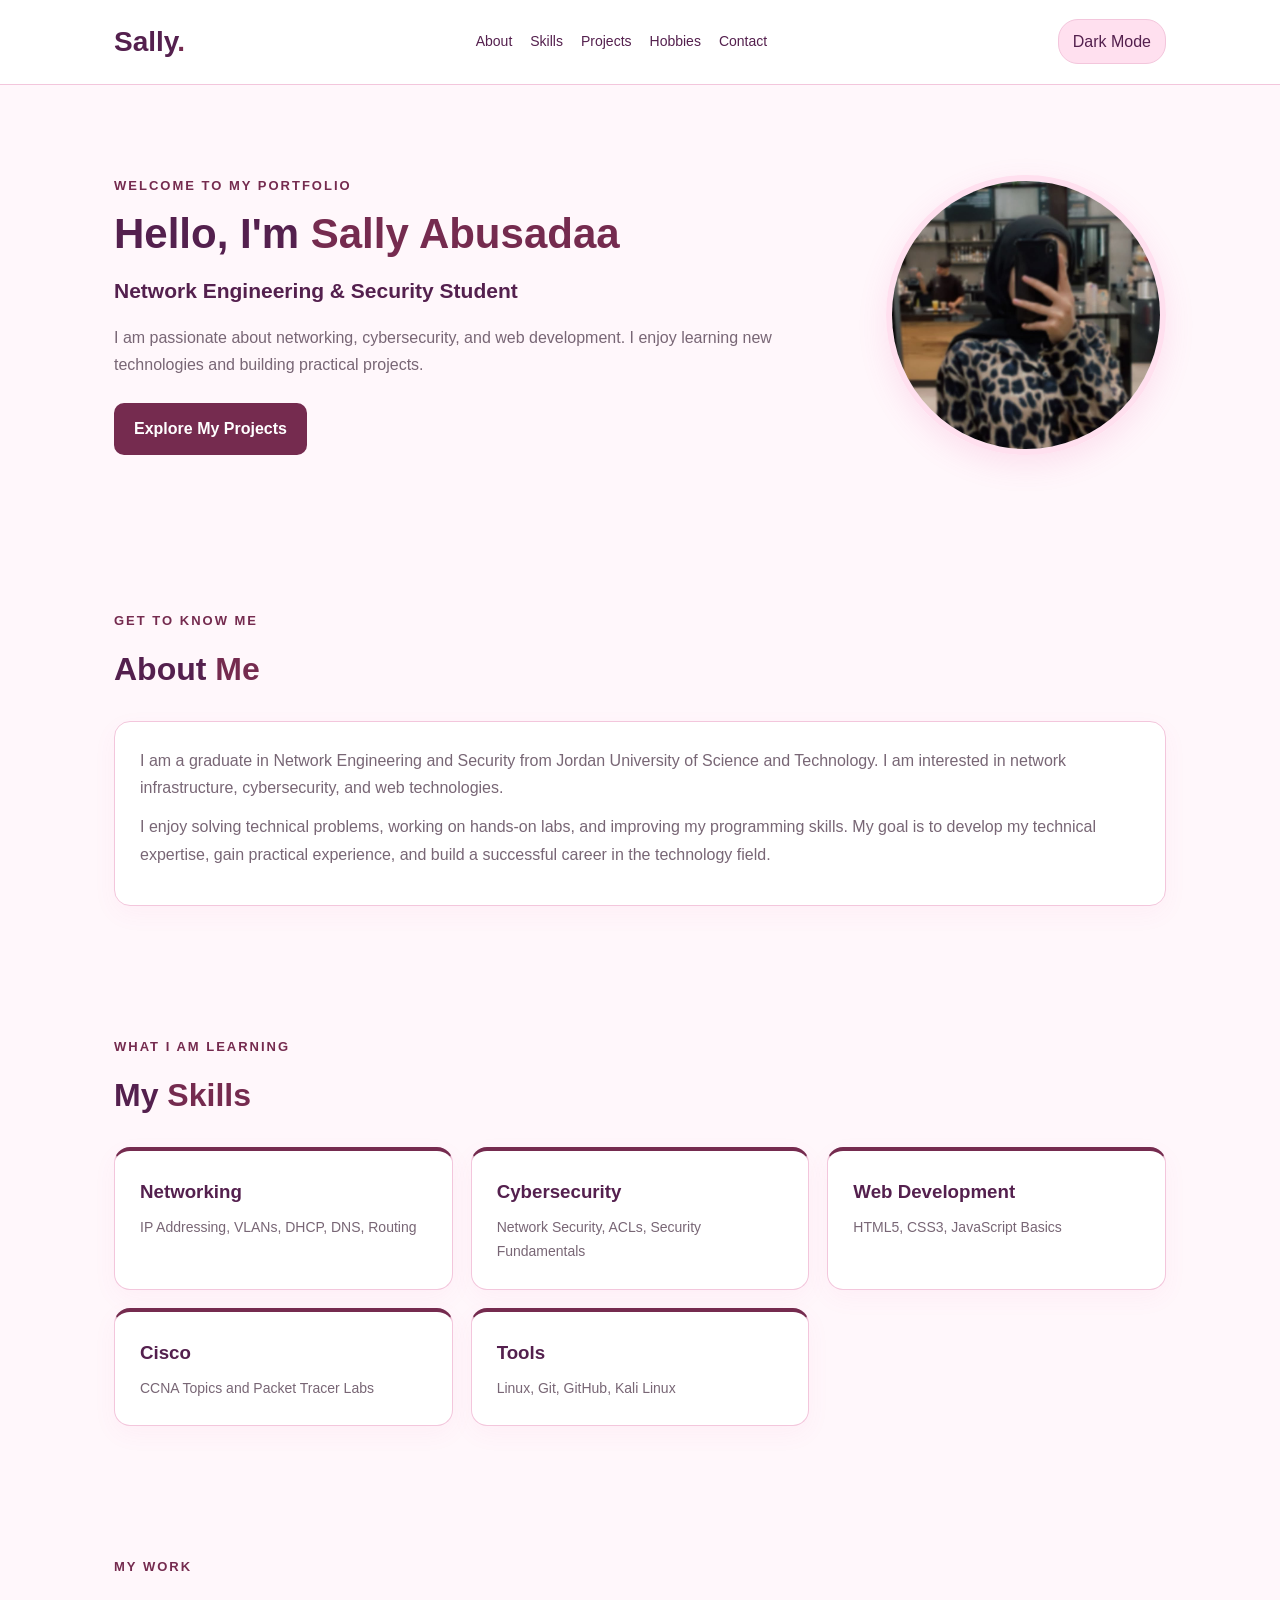
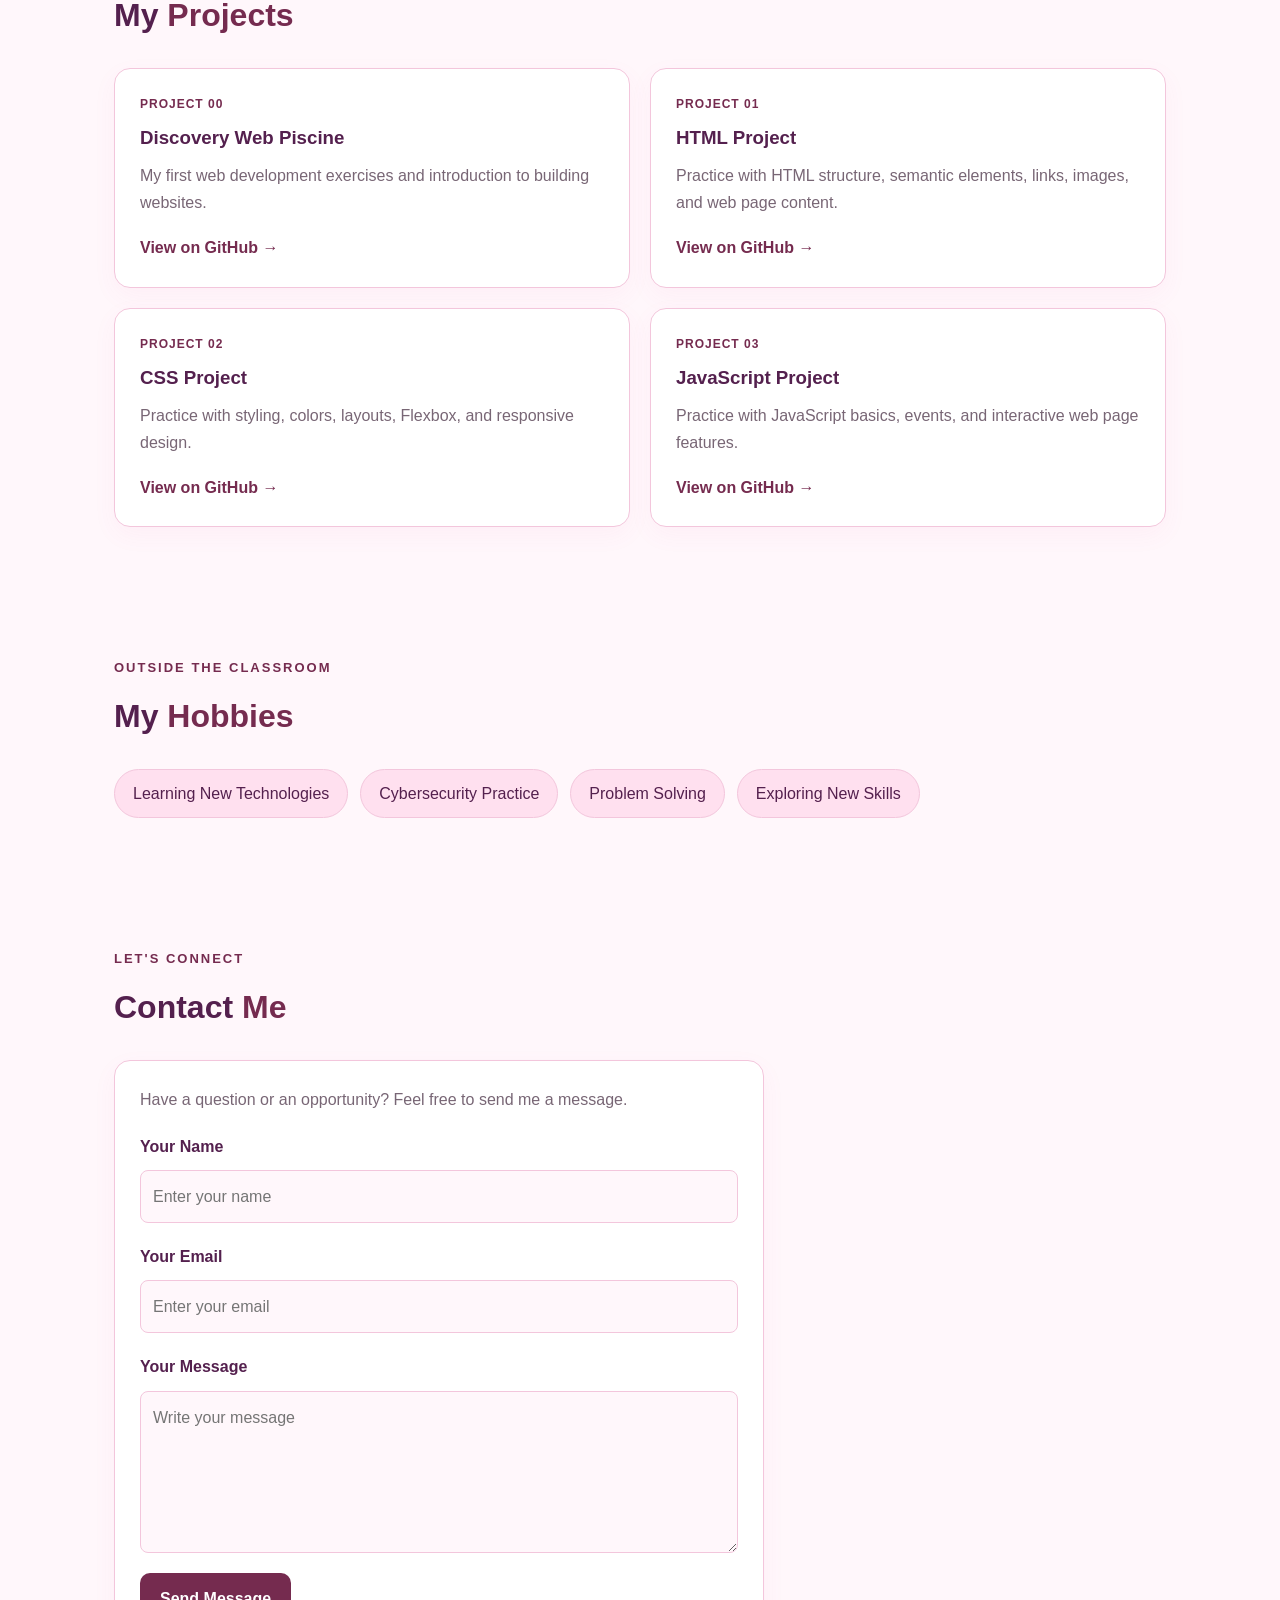
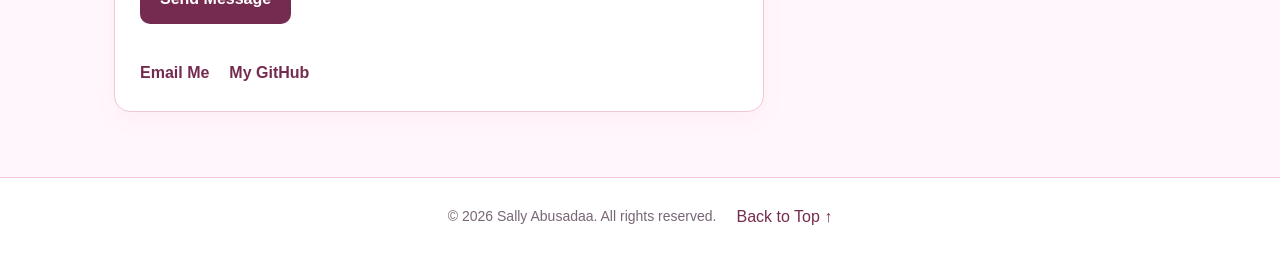
==== ex00/index.html @ 9f6a043c "Add files via upload" ====
<!DOCTYPE html>
<html lang="en">
<head>
    <meta charset="UTF-8">
    <meta name="viewport" content="width=device-width, initial-scale=1.0">
    <title>Sally | Personal Portfolio</title>
    <link rel="stylesheet" href="style.css">
    <script src="script.js" defer></script>
</head>
<body>

    <!-- Header -->
    <header>
        <nav class="navbar">
            <a href="#home" class="logo">Sally<span>.</span></a>

            <div class="nav-links">
                <a href="#about">About</a>
                <a href="#skills">Skills</a>
                <a href="#projects">Projects</a>
                <a href="#hobbies">Hobbies</a>
                <a href="#contact">Contact</a>
            </div>

            <button id="themeButton" class="theme-button">
                Dark Mode
            </button>
        </nav>
    </header>

    <main>

        <!-- Home -->
        <section id="home" class="hero">
            <div class="hero-text">
                <p class="small-title">WELCOME TO MY PORTFOLIO</p>

                <h1>Hello, I'm <span>Sally Abusadaa</span></h1>

                <h2>Network Engineering & Security Student</h2>

                <p>
                    I am passionate about networking, cybersecurity,
                    and web development. I enjoy learning new technologies
                    and building practical projects.
                </p>

                <a href="#projects" class="main-button">
                    Explore My Projects
                </a>
            </div>

            <div class="hero-image">
                <img src="assets/profile.jpg.jpg"
                     alt="Sally's profile photo">
            </div>
        </section>

        <!-- About Me -->
        <section id="about" class="section">
            <p class="small-title">GET TO KNOW ME</p>
            <h2 class="section-title">About <span>Me</span></h2>

       <div class="about-card">
    <p>
        I am a graduate in Network Engineering and Security
        from Jordan University of Science and Technology.
        I am interested in network infrastructure,
        cybersecurity, and web technologies.
    </p>

    <p>
        I enjoy solving technical problems, working on
        hands-on labs, and improving my programming skills.
        My goal is to develop my technical expertise,
        gain practical experience, and build a successful
        career in the technology field.
    </p>
</div>
        </section>

        <!-- Skills -->
        <section id="skills" class="section">
            <p class="small-title">WHAT I AM LEARNING</p>
            <h2 class="section-title">My <span>Skills</span></h2>

            <div class="skills-grid">
                <article class="skill-card">
                    <h3>Networking</h3>
                    <p>IP Addressing, VLANs, DHCP, DNS, Routing</p>
                </article>

                <article class="skill-card">
                    <h3>Cybersecurity</h3>
                    <p>Network Security, ACLs, Security Fundamentals</p>
                </article>

                <article class="skill-card">
                    <h3>Web Development</h3>
                    <p>HTML5, CSS3, JavaScript Basics</p>
                </article>

                <article class="skill-card">
                    <h3>Cisco</h3>
                    <p>CCNA Topics and Packet Tracer Labs</p>
                </article>

                <article class="skill-card">
                    <h3>Tools</h3>
                    <p>Linux, Git, GitHub, Kali Linux</p>
                </article>
            </div>
        </section>

        <!-- Projects -->
        <section id="projects" class="section">
            <p class="small-title">MY WORK</p>
            <h2 class="section-title">My <span>Projects</span></h2>

            <div class="projects-grid">

                <article class="project-card">
                    <p class="project-number">PROJECT 00</p>
                    <h3>Discovery Web Piscine</h3>
                    <p>
                        My first web development exercises and
                        introduction to building websites.
                    </p>
                    <a href="https://github.com/sallyabusadaa8-alt/discovery-web-piscine"
                       target="_blank" rel="noopener noreferrer">
                        View on GitHub →
                    </a>
                </article>

                <article class="project-card">
                    <p class="project-number">PROJECT 01</p>
                    <h3>HTML Project</h3>
                    <p>
                        Practice with HTML structure, semantic elements,
                        links, images, and web page content.
                    </p>
                    <a href="https://github.com/sallyabusadaa8-alt/project_html"
                       target="_blank" rel="noopener noreferrer">
                        View on GitHub →
                    </a>
                </article>

                <article class="project-card">
                    <p class="project-number">PROJECT 02</p>
                    <h3>CSS Project</h3>
                    <p>
                        Practice with styling, colors, layouts,
                        Flexbox, and responsive design.
                    </p>
                    <a href="https://github.com/sallyabusadaa8-alt/project_css"
                       target="_blank" rel="noopener noreferrer">
                        View on GitHub →
                    </a>
                </article>

                <article class="project-card">
                    <p class="project-number">PROJECT 03</p>
                    <h3>JavaScript Project</h3>
                    <p>
                        Practice with JavaScript basics, events,
                        and interactive web page features.
                    </p>
                    <a href="https://github.com/sallyabusadaa8-alt/project3-java"
                       target="_blank" rel="noopener noreferrer">
                        View on GitHub →
                    </a>
                </article>

            </div>
        </section>

        <!-- Hobbies -->
        <section id="hobbies" class="section">
            <p class="small-title">OUTSIDE THE CLASSROOM</p>
            <h2 class="section-title">My <span>Hobbies</span></h2>

            <div class="hobbies-list">
                <div class="hobby">Learning New Technologies</div>
                <div class="hobby">Cybersecurity Practice</div>
                <div class="hobby">Problem Solving</div>
                <div class="hobby">Exploring New Skills</div>
            </div>
        </section>

        <!-- Contact -->
        <section id="contact" class="section">
            <p class="small-title">LET'S CONNECT</p>
            <h2 class="section-title">Contact <span>Me</span></h2>

            <div class="contact-card">
                <p>
                    Have a question or an opportunity?
                    Feel free to send me a message.
                </p>

                <form id="contactForm">
                    <label for="name">Your Name</label>
                    <input type="text" id="name"
                           placeholder="Enter your name" required>

                    <label for="email">Your Email</label>
                    <input type="email" id="email"
                           placeholder="Enter your email" required>

                    <label for="message">Your Message</label>
                    <textarea id="message"
                              placeholder="Write your message"
                              rows="5" required></textarea>

                    <button type="submit" class="main-button">
                        Send Message
                    </button>

                    <p id="formMessage" aria-live="polite"></p>
                </form>

                <div class="contact-links">
                    <a href="mailto:sallyabusadaa8@gmail.com">
                        Email Me
                    </a>

                    <a href="https://github.com/sallyabusadaa8-alt"
                       target="_blank" rel="noopener noreferrer">
                        My GitHub
                    </a>
                </div>
            </div>
        </section>

    </main>

    <!-- Footer -->
    <footer>
        <p>© 2026 Sally Abusadaa. All rights reserved.</p>
        <a href="#home">Back to Top ↑</a>
    </footer>

</body>
</html>
---- ex00/style.css ----
/* Basic Settings */
* {
    margin: 0;
    padding: 0;
    box-sizing: border-box;
    scroll-behavior: smooth;
}

:root {
    --background: #fff7fb;
    --card: #ffffff;
    --text: #54204e;
    --muted: #786675;
    --pink: #752b4f;
    --light-pink: #ffe0ef;
    --border: #f3c6dc;
}

body.dark {
    --background: #1c1420;
    --card: #2b1d30;
    --text: #fff0f8;
    --muted: #d2b8cb;
    --pink: #ff83bf;
    --light-pink: #44253b;
    --border: #59334d;
}

body {
    font-family: Arial, sans-serif;
    background: var(--background);
    color: var(--text);
    line-height: 1.7;
    transition: background 0.3s, color 0.3s;
}

a {
    color: var(--pink);
    text-decoration: none;
}

button,
input,
textarea {
    font: inherit;
}

/* Header and Navigation */
header {
    background: var(--card);
    border-bottom: 1px solid var(--border);
    position: sticky;
    top: 0;
    z-index: 10;
}

.navbar {
    max-width: 1100px;
    margin: auto;
    padding: 18px 24px;
    display: flex;
    justify-content: space-between;
    align-items: center;
    gap: 18px;
}

.logo {
    font-size: 28px;
    font-weight: bold;
    color: var(--text);
}

.logo span,
h1 span,
.section-title span {
    color: var(--pink);
}

.nav-links {
    display: flex;
    gap: 18px;
    flex-wrap: wrap;
}

.nav-links a {
    color: var(--text);
    font-size: 14px;
}

.nav-links a:hover {
    color: var(--pink);
}

.theme-button {
    background: var(--light-pink);
    color: var(--text);
    border: 1px solid var(--border);
    border-radius: 20px;
    padding: 8px 14px;
    cursor: pointer;
}

/* Home Section */
.hero {
    max-width: 1100px;
    margin: auto;
    padding: 90px 24px;
    display: flex;
    align-items: center;
    justify-content: space-between;
    gap: 50px;
}

.hero-text {
    flex: 1;
}

.small-title {
    color: var(--pink);
    font-size: 13px;
    font-weight: bold;
    letter-spacing: 2px;
    margin-bottom: 10px;
}

.hero h1 {
    font-size: 42px;
    line-height: 1.3;
    margin-bottom: 12px;
}

.hero h2 {
    font-size: 21px;
    margin-bottom: 15px;
}

.hero-text > p:not(.small-title) {
    color: var(--muted);
    margin-bottom: 25px;
}

.hero-image {
    width: 280px;
    height: 280px;
    flex-shrink: 0;
}

.hero-image img {
    width: 100%;
    height: 100%;
    object-fit: cover;
    border-radius: 50%;
    border: 6px solid var(--light-pink);
    box-shadow: 0 10px 30px #e7549b22;
}

/* Buttons */
.main-button {
    display: inline-block;
    background: var(--pink);
    color: white;
    border: none;
    border-radius: 10px;
    padding: 12px 20px;
    cursor: pointer;
    font-weight: bold;
}

.main-button:hover {
    opacity: 0.85;
}

/* General Sections */
.section {
    max-width: 1100px;
    margin: auto;
    padding: 65px 24px;
    scroll-margin-top: 90px;
}

.section-title {
    font-size: 32px;
    margin-bottom: 25px;
}

.about-card,
.skill-card,
.project-card,
.contact-card {
    background: var(--card);
    border: 1px solid var(--border);
    border-radius: 16px;
    padding: 25px;
    box-shadow: 0 8px 25px #e7549b0d;
}

.about-card p {
    color: var(--muted);
    margin-bottom: 12px;
}

/* Skills */
.skills-grid {
    display: grid;
    grid-template-columns: repeat(3, 1fr);
    gap: 18px;
}

.skill-card {
    border-top: 4px solid var(--pink);
}

.skill-card h3 {
    margin-bottom: 8px;
}

.skill-card p {
    color: var(--muted);
    font-size: 14px;
}

/* Projects */
.projects-grid {
    display: grid;
    grid-template-columns: repeat(2, 1fr);
    gap: 20px;
}

.project-card {
    display: flex;
    flex-direction: column;
    align-items: flex-start;
}

.project-number {
    color: var(--pink);
    font-size: 12px;
    font-weight: bold;
    letter-spacing: 1px;
}

.project-card h3 {
    margin: 8px 0;
}

.project-card p:not(.project-number) {
    color: var(--muted);
    margin-bottom: 18px;
}

.project-card a {
    margin-top: auto;
    font-weight: bold;
}

.project-card a:hover {
    text-decoration: underline;
}

/* Hobbies */
.hobbies-list {
    display: flex;
    flex-wrap: wrap;
    gap: 12px;
}

.hobby {
    background: var(--light-pink);
    color: var(--text);
    border: 1px solid var(--border);
    border-radius: 25px;
    padding: 10px 18px;
}

/* Contact Form */
.contact-card {
    max-width: 650px;
}

.contact-card > p {
    color: var(--muted);
    margin-bottom: 20px;
}

#contactForm {
    display: flex;
    flex-direction: column;
    gap: 10px;
}

#contactForm label {
    font-weight: bold;
}

#contactForm input,
#contactForm textarea {
    width: 100%;
    padding: 12px;
    color: var(--text);
    background: var(--background);
    border: 1px solid var(--border);
    border-radius: 8px;
    margin-bottom: 10px;
}

#contactForm textarea {
    resize: vertical;
}

#contactForm .main-button {
    align-self: flex-start;
}

#formMessage {
    color: var(--pink);
}

.contact-links {
    display: flex;
    gap: 20px;
    margin-top: 25px;
    flex-wrap: wrap;
    font-weight: bold;
}

/* Footer */
footer {
    background: var(--card);
    border-top: 1px solid var(--border);
    padding: 25px;
    display: flex;
    justify-content: center;
    align-items: center;
    gap: 20px;
    flex-wrap: wrap;
    text-align: center;
}

footer p {
    color: var(--muted);
    font-size: 14px;
}

/* Mobile Responsive Design */
@media (max-width: 750px) {
    .navbar {
        flex-wrap: wrap;
        justify-content: center;
    }

    .nav-links {
        justify-content: center;
        order: 3;
        width: 100%;
    }

    .hero {
        flex-direction: column-reverse;
        text-align: center;
        padding-top: 55px;
    }

    .hero-image {
        width: 210px;
        height: 210px;
    }

    .hero h1 {
        font-size: 32px;
    }

    .skills-grid {
        grid-template-columns: repeat(2, 1fr);
    }

    .projects-grid {
        grid-template-columns: 1fr;
    }

    .section {
        padding-top: 45px;
        padding-bottom: 45px;
    }
}

@media (max-width: 450px) {
    .skills-grid {
        grid-template-columns: 1fr;
    }

    .nav-links {
        gap: 12px;
    }

    .hero h1 {
        font-size: 28px;
    }
}
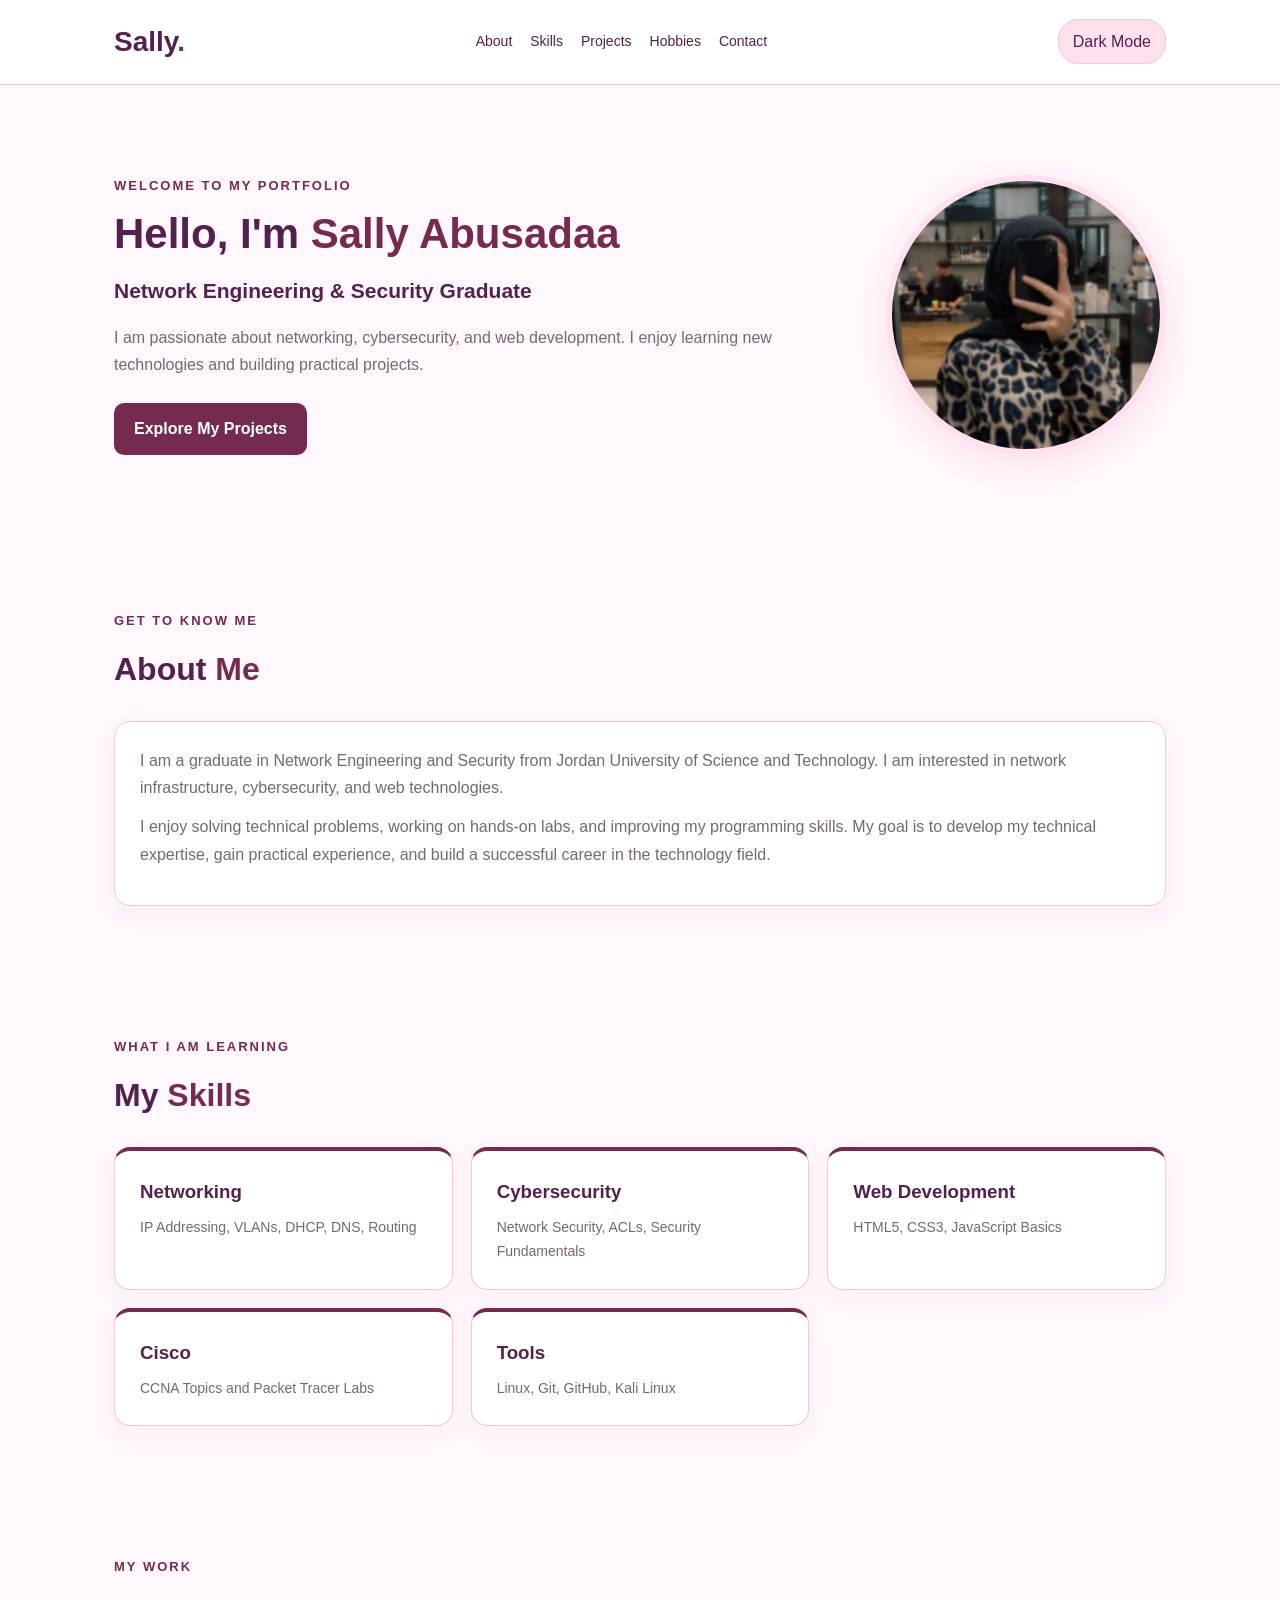
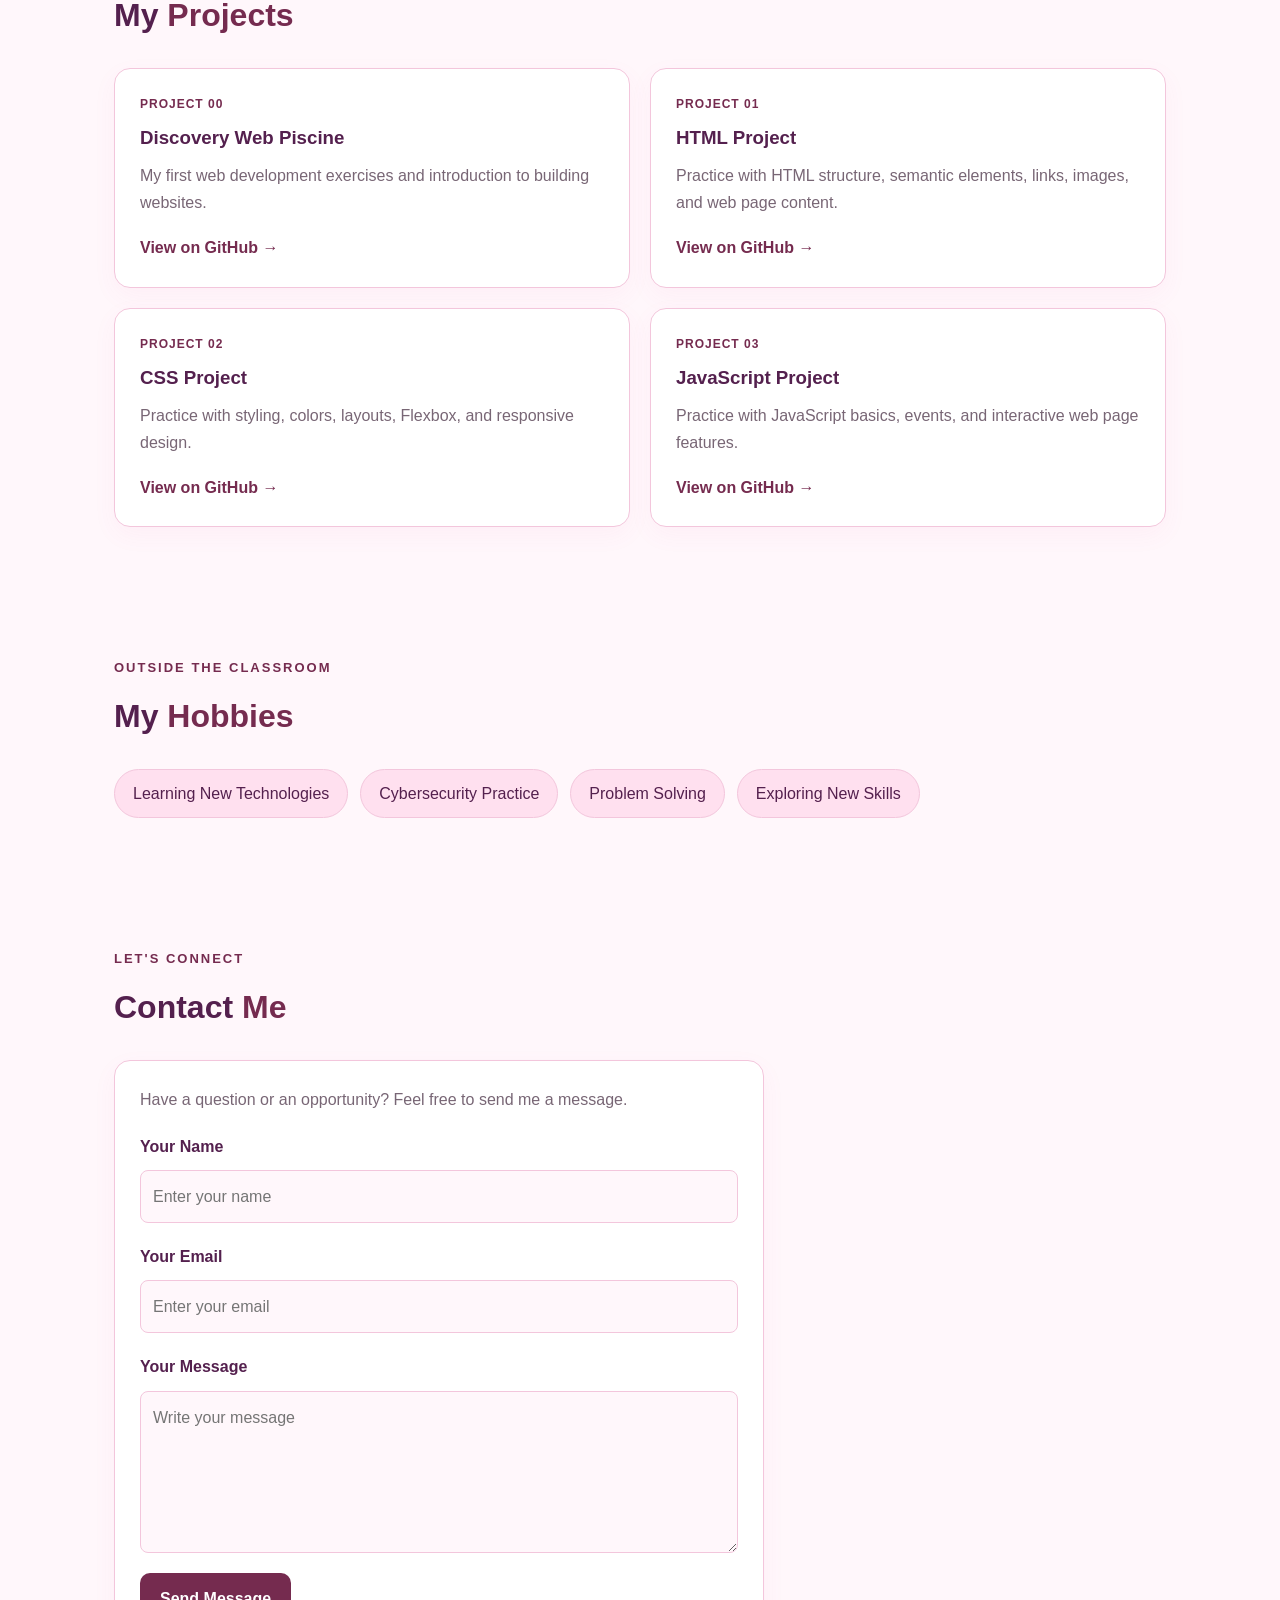
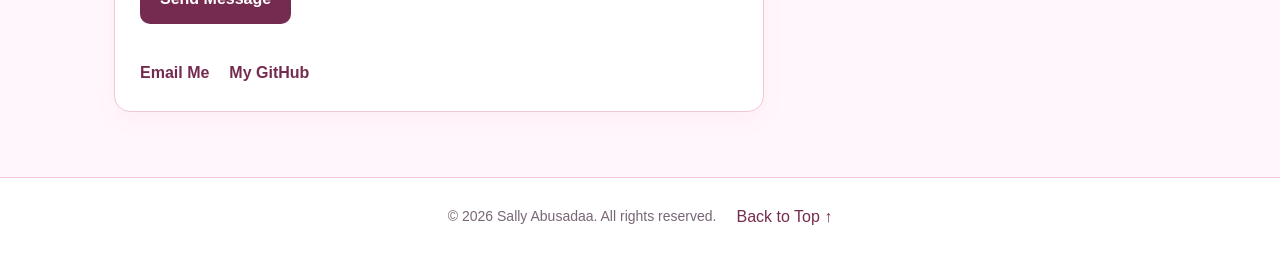
==== commit 8927e414: "Revise portfolio HTML structure and content Updated the portfolio HTML structure and content, includ" ====
--- a/ex00/index.html
+++ b/ex00/index.html
@@ -38,7 +38,7 @@
 
                 <h1>Hello, I'm <span>Sally Abusadaa</span></h1>
 
-                <h2>Network Engineering & Security Student</h2>
+                <h2>Network Engineering & Security Graduate</h2>
 
                 <p>
                     I am passionate about networking, cybersecurity,
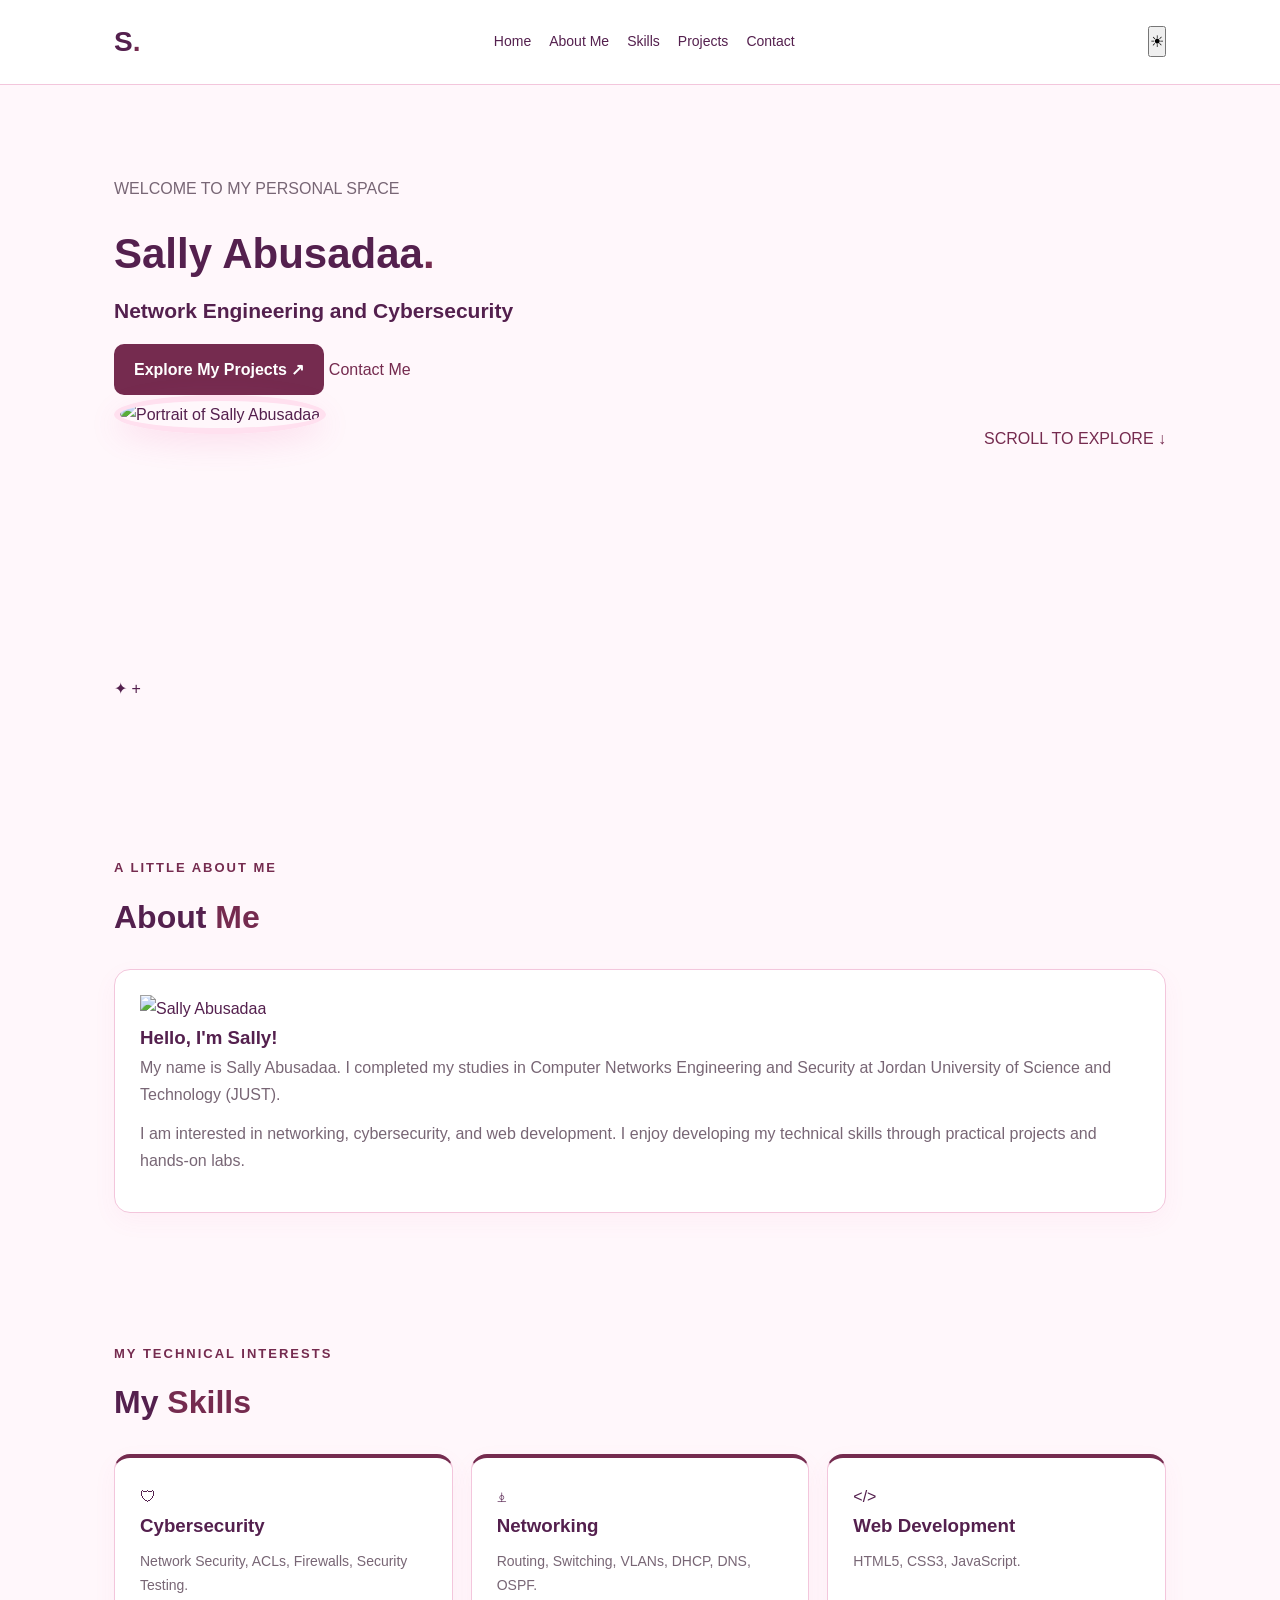
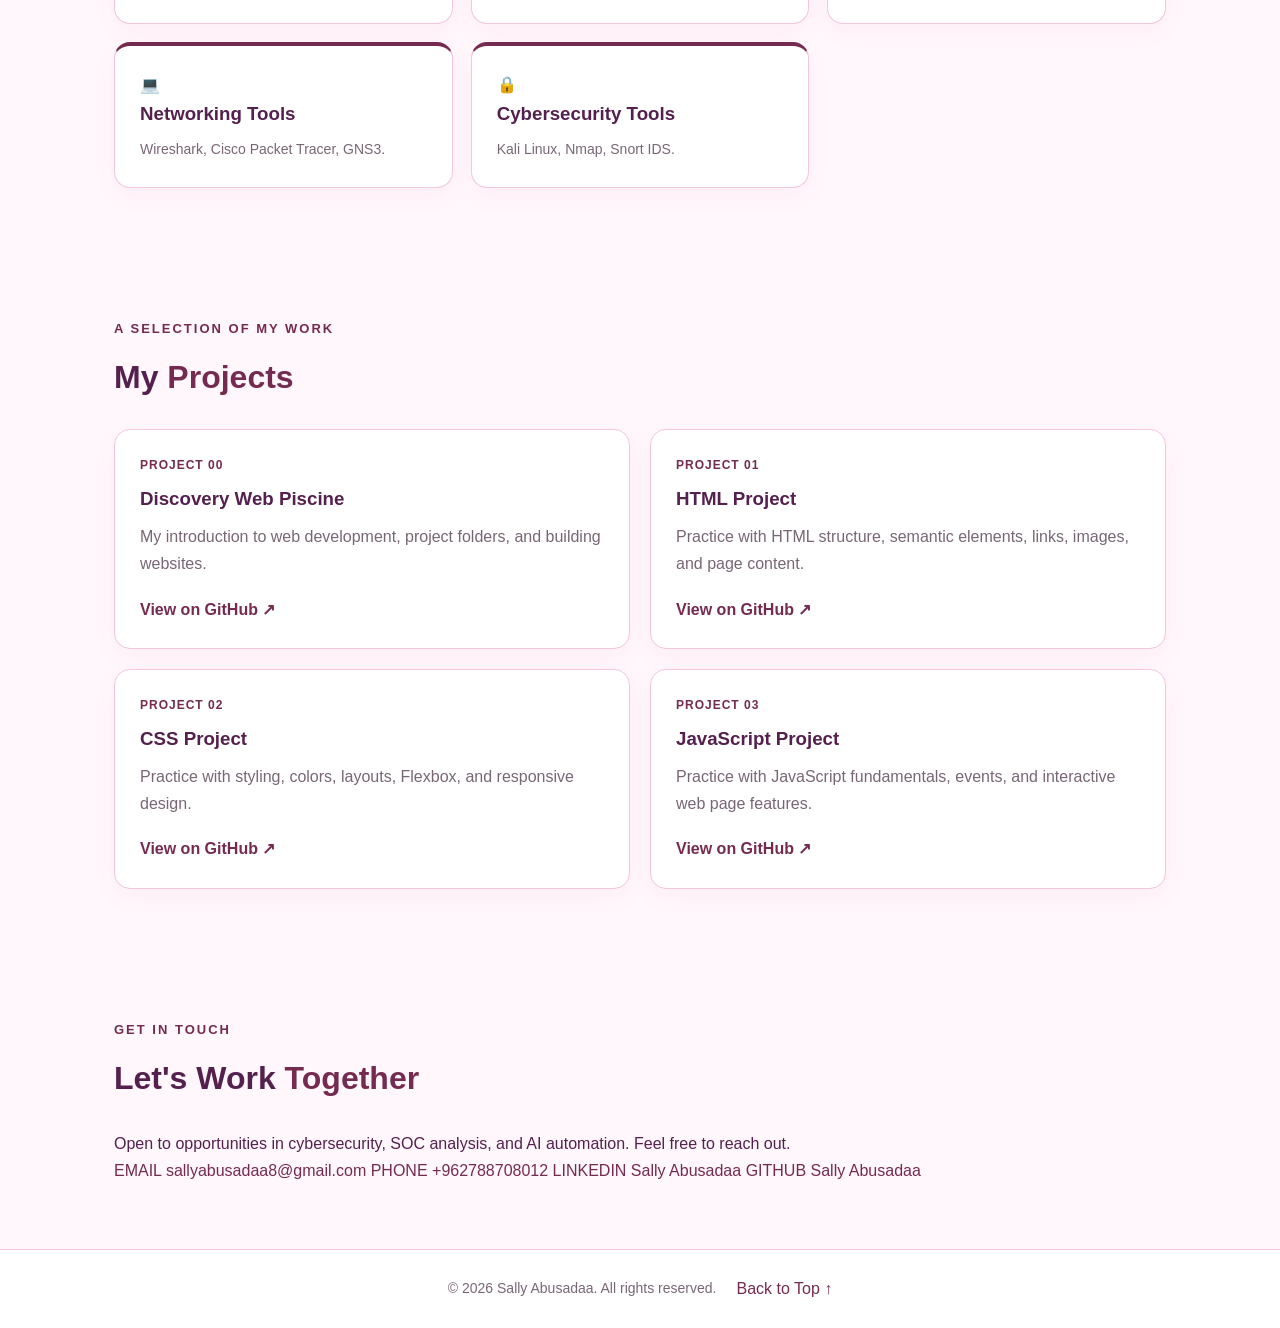
==== commit b29e6681: "Revise portfolio HTML for accessibility and structure Updated the personal portfolio HTML structure," ====
--- a/ex00/index.html
+++ b/ex00/index.html
@@ -4,238 +4,204 @@
 <head>
     <meta charset="UTF-8">
     <meta name="viewport" content="width=device-width, initial-scale=1.0">
-    <title>Sally | Personal Portfolio</title>
+    <meta name="description" content="Sally Abusadaa's personal portfolio in networking, cybersecurity, and web development.">
+    <title>Sally Abusadaa | Personal Portfolio</title>
     <link rel="stylesheet" href="style.css">
     <script src="script.js" defer></script>
 </head>
 <body>
 
-    <!-- Header -->
-    <header>
-        <nav class="navbar">
-            <a href="#home" class="logo">Sally<span>.</span></a>
+    <header class="site-header">
+        <nav class="navbar" aria-label="Main navigation">
+            <a href="#home" class="logo">S<span>.</span></a>
 
             <div class="nav-links">
-                <a href="#about">About</a>
-                <a href="#skills">Skills</a>
-                <a href="#projects">Projects</a>
-                <a href="#hobbies">Hobbies</a>
-                <a href="#contact">Contact</a>
-            </div>
-
-            <button id="themeButton" class="theme-button">
-                Dark Mode
-            </button>
+                <a href="#home" class="nav-btn active">Home</a>
+                <a href="#about" class="nav-btn">About Me</a>
+                <a href="#skills" class="nav-btn">Skills</a>
+                <a href="#projects" class="nav-btn">Projects</a>
+                <a href="#contact" class="nav-btn">Contact</a>
+            </div>
+
+            <button id="themeToggle" class="theme-toggle" type="button" aria-label="Switch to light theme" title="Switch theme">☀</button>
         </nav>
     </header>
 
     <main>
-
-        <!-- Home -->
         <section id="home" class="hero">
-            <div class="hero-text">
-                <p class="small-title">WELCOME TO MY PORTFOLIO</p>
-
-                <h1>Hello, I'm <span>Sally Abusadaa</span></h1>
-
-                <h2>Network Engineering & Security Graduate</h2>
-
-                <p>
-                    I am passionate about networking, cybersecurity,
-                    and web development. I enjoy learning new technologies
-                    and building practical projects.
-                </p>
-
-                <a href="#projects" class="main-button">
-                    Explore My Projects
-                </a>
-            </div>
-
-            <div class="hero-image">
-                <img src="assets/profile.jpg.jpg"
-                     alt="Sally's profile photo">
-            </div>
-        </section>
-
-        <!-- About Me -->
+            <div class="hero-container">
+                <div class="hero-text">
+                    <p class="hero-eyebrow">WELCOME TO MY PERSONAL SPACE</p>
+                    <h1 class="portfolio-title">Sally Abusadaa<span class="title-dot">.</span></h1>
+                    <h2 class="hero-name">Network Engineering and Cybersecurity</h2>
+
+                    <div class="hero-buttons">
+                        <a href="#projects" class="main-button">Explore My Projects <span>↗</span></a>
+                        <a href="#contact" class="secondary-button">Contact Me</a>
+                    </div>
+                </div>
+
+                <div class="hero-image-container">
+                    <div class="red-circle-glow"></div>
+                    <div class="hero-image">
+                        <img src="assests\profile.jpg.jpg.jpg" alt="Portrait of Sally Abusadaa">
+                    </div>
+                    <span class="image-decoration decoration-one">✦</span>
+                    <span class="image-decoration decoration-two">+</span>
+                </div>
+            </div>
+
+            <a href="#about" class="scroll-indicator" aria-label="Scroll to About Me">
+                <span>SCROLL TO EXPLORE</span>
+                <span class="scroll-arrow">↓</span>
+            </a>
+        </section>
+
         <section id="about" class="section">
-            <p class="small-title">GET TO KNOW ME</p>
+            <p class="small-title">A LITTLE ABOUT ME</p>
             <h2 class="section-title">About <span>Me</span></h2>
 
-       <div class="about-card">
-    <p>
-        I am a graduate in Network Engineering and Security
-        from Jordan University of Science and Technology.
-        I am interested in network infrastructure,
-        cybersecurity, and web technologies.
-    </p>
-
-    <p>
-        I enjoy solving technical problems, working on
-        hands-on labs, and improving my programming skills.
-        My goal is to develop my technical expertise,
-        gain practical experience, and build a successful
-        career in the technology field.
-    </p>
-</div>
-        </section>
-
-        <!-- Skills -->
+            <div class="about-card">
+                <div class="about-image">
+                    <img src="assests\profile.jpg.jpg.jpg" alt="Sally Abusadaa" loading="lazy">
+                </div>
+
+                <div class="about-content">
+                    <h3>Hello, I'm Sally!</h3>
+                    <p>
+                        My name is Sally Abusadaa. I completed my studies
+                        in Computer Networks Engineering and Security at
+                        Jordan University of Science and Technology (JUST).
+                    </p>
+                    <p>
+                        I am interested in networking, cybersecurity, and
+                        web development. I enjoy developing my technical
+                        skills through practical projects and hands-on labs.
+                    </p>
+                </div>
+            </div>
+        </section>
+
         <section id="skills" class="section">
-            <p class="small-title">WHAT I AM LEARNING</p>
+            <p class="small-title">MY TECHNICAL INTERESTS</p>
             <h2 class="section-title">My <span>Skills</span></h2>
 
             <div class="skills-grid">
                 <article class="skill-card">
-                    <h3>Networking</h3>
-                    <p>IP Addressing, VLANs, DHCP, DNS, Routing</p>
-                </article>
-
-                <article class="skill-card">
-                    <h3>Cybersecurity</h3>
-                    <p>Network Security, ACLs, Security Fundamentals</p>
-                </article>
-
-                <article class="skill-card">
-                    <h3>Web Development</h3>
-                    <p>HTML5, CSS3, JavaScript Basics</p>
-                </article>
-
-                <article class="skill-card">
-                    <h3>Cisco</h3>
-                    <p>CCNA Topics and Packet Tracer Labs</p>
-                </article>
-
-                <article class="skill-card">
-                    <h3>Tools</h3>
-                    <p>Linux, Git, GitHub, Kali Linux</p>
-                </article>
-            </div>
-        </section>
-
-        <!-- Projects -->
+                    <div class="skill-header">
+                        <span class="skill-icon" aria-hidden="true">&#128737;</span>
+                        <h3>Cybersecurity</h3>
+                    </div>
+                    <p>Network Security, ACLs, Firewalls, Security Testing.</p>
+                </article>
+
+                <article class="skill-card">
+                    <div class="skill-header">
+                        <span class="skill-icon" aria-hidden="true">&#9038;</span>
+                        <h3>Networking</h3>
+                    </div>
+                    <p>Routing, Switching, VLANs, DHCP, DNS, OSPF.</p>
+                </article>
+
+                <article class="skill-card">
+                    <div class="skill-header">
+                        <span class="skill-icon" aria-hidden="true">&lt;/&gt;</span>
+                        <h3>Web Development</h3>
+                    </div>
+                    <p>HTML5, CSS3, JavaScript.</p>
+                </article>
+
+                <article class="skill-card">
+                    <div class="skill-header">
+                        <span class="skill-icon" aria-hidden="true">&#128187;</span>
+                        <h3>Networking Tools</h3>
+                    </div>
+                    <p>Wireshark, Cisco Packet Tracer, GNS3.</p>
+                </article>
+
+                <article class="skill-card">
+                    <div class="skill-header">
+                        <span class="skill-icon" aria-hidden="true">&#128274;</span>
+                        <h3>Cybersecurity Tools</h3>
+                    </div>
+                    <p>Kali Linux, Nmap, Snort IDS.</p>
+                </article>
+            </div>
+        </section>
+
         <section id="projects" class="section">
-            <p class="small-title">MY WORK</p>
+            <p class="small-title">A SELECTION OF MY WORK</p>
             <h2 class="section-title">My <span>Projects</span></h2>
 
             <div class="projects-grid">
-
                 <article class="project-card">
                     <p class="project-number">PROJECT 00</p>
                     <h3>Discovery Web Piscine</h3>
-                    <p>
-                        My first web development exercises and
-                        introduction to building websites.
-                    </p>
-                    <a href="https://github.com/sallyabusadaa8-alt/discovery-web-piscine"
-                       target="_blank" rel="noopener noreferrer">
-                        View on GitHub →
-                    </a>
+                    <p>My introduction to web development, project folders, and building websites.</p>
+                    <a href="https://github.com/sallyabusadaa8-alt/discovery-web-piscine" target="_blank" rel="noopener noreferrer">View on GitHub ↗</a>
                 </article>
 
                 <article class="project-card">
                     <p class="project-number">PROJECT 01</p>
                     <h3>HTML Project</h3>
-                    <p>
-                        Practice with HTML structure, semantic elements,
-                        links, images, and web page content.
-                    </p>
-                    <a href="https://github.com/sallyabusadaa8-alt/project_html"
-                       target="_blank" rel="noopener noreferrer">
-                        View on GitHub →
-                    </a>
+                    <p>Practice with HTML structure, semantic elements, links, images, and page content.</p>
+                    <a href="https://github.com/sallyabusadaa8-alt/project_html" target="_blank" rel="noopener noreferrer">View on GitHub ↗</a>
                 </article>
 
                 <article class="project-card">
                     <p class="project-number">PROJECT 02</p>
                     <h3>CSS Project</h3>
-                    <p>
-                        Practice with styling, colors, layouts,
-                        Flexbox, and responsive design.
-                    </p>
-                    <a href="https://github.com/sallyabusadaa8-alt/project_css"
-                       target="_blank" rel="noopener noreferrer">
-                        View on GitHub →
-                    </a>
+                    <p>Practice with styling, colors, layouts, Flexbox, and responsive design.</p>
+                    <a href="https://github.com/sallyabusadaa8-alt/Project_css" target="_blank" rel="noopener noreferrer">View on GitHub ↗</a>
                 </article>
 
                 <article class="project-card">
                     <p class="project-number">PROJECT 03</p>
                     <h3>JavaScript Project</h3>
-                    <p>
-                        Practice with JavaScript basics, events,
-                        and interactive web page features.
-                    </p>
-                    <a href="https://github.com/sallyabusadaa8-alt/project3-java"
-                       target="_blank" rel="noopener noreferrer">
-                        View on GitHub →
-                    </a>
-                </article>
-
-            </div>
-        </section>
-
-        <!-- Hobbies -->
-        <section id="hobbies" class="section">
-            <p class="small-title">OUTSIDE THE CLASSROOM</p>
-            <h2 class="section-title">My <span>Hobbies</span></h2>
-
-            <div class="hobbies-list">
-                <div class="hobby">Learning New Technologies</div>
-                <div class="hobby">Cybersecurity Practice</div>
-                <div class="hobby">Problem Solving</div>
-                <div class="hobby">Exploring New Skills</div>
-            </div>
-        </section>
-
-        <!-- Contact -->
+                    <p>Practice with JavaScript fundamentals, events, and interactive web page features.</p>
+                    <a href="https://github.com/sallyabusadaa8-alt/project3-java" target="_blank" rel="noopener noreferrer">View on GitHub ↗</a>
+                </article>
+            </div>
+        </section>
+
         <section id="contact" class="section">
-            <p class="small-title">LET'S CONNECT</p>
-            <h2 class="section-title">Contact <span>Me</span></h2>
-
-            <div class="contact-card">
-                <p>
-                    Have a question or an opportunity?
-                    Feel free to send me a message.
-                </p>
-
-                <form id="contactForm">
-                    <label for="name">Your Name</label>
-                    <input type="text" id="name"
-                           placeholder="Enter your name" required>
-
-                    <label for="email">Your Email</label>
-                    <input type="email" id="email"
-                           placeholder="Enter your email" required>
-
-                    <label for="message">Your Message</label>
-                    <textarea id="message"
-                              placeholder="Write your message"
-                              rows="5" required></textarea>
-
-                    <button type="submit" class="main-button">
-                        Send Message
-                    </button>
-
-                    <p id="formMessage" aria-live="polite"></p>
-                </form>
-
-                <div class="contact-links">
-                    <a href="mailto:sallyabusadaa8@gmail.com">
-                        Email Me
-                    </a>
-
-                    <a href="https://github.com/sallyabusadaa8-alt"
-                       target="_blank" rel="noopener noreferrer">
-                        My GitHub
-                    </a>
-                </div>
-            </div>
-        </section>
-
+    <p class="small-title">GET IN TOUCH</p>
+    <h2 class="section-title">Let's Work <span>Together</span></h2>
+
+    <p class="contact-intro">
+        Open to opportunities in cybersecurity, SOC analysis, and AI automation.
+        Feel free to reach out.
+    </p>
+
+    <div class="contact-cards">
+        <a href="https://mail.google.com/mail/?view=cm&fs=1&to=sallyabusadaa8@gmail.com&su=Portfolio%20Contact&body=Hello%20Sally,"
+   target="_blank"
+   rel="noopener noreferrer"
+   class="contact-card-item">
+    <span class="contact-label">EMAIL</span>
+    <span class="contact-value">sallyabusadaa8@gmail.com</span>
+</a>
+
+        <a href="tel:+962 788708012" class="contact-card-item">
+            <span class="contact-label">PHONE</span>
+            <span class="contact-value">+962788708012</span>
+        </a>
+
+        <a href="https://www.linkedin.com" target="_blank" rel="noopener noreferrer" class="contact-card-item">
+            <span class="contact-label">LINKEDIN</span>
+            <span class="contact-value">Sally Abusadaa</span>
+        </a>
+
+        <a href="https://github.com/sallyabusadaa8-alt" target="_blank" rel="noopener noreferrer" class="contact-card-item">
+            <span class="contact-label">GITHUB</span>
+            <span class="contact-value">Sally Abusadaa</span>
+        </a>
+    </div>
+</section>
+
+        
     </main>
 
-    <!-- Footer -->
     <footer>
         <p>© 2026 Sally Abusadaa. All rights reserved.</p>
         <a href="#home">Back to Top ↑</a>
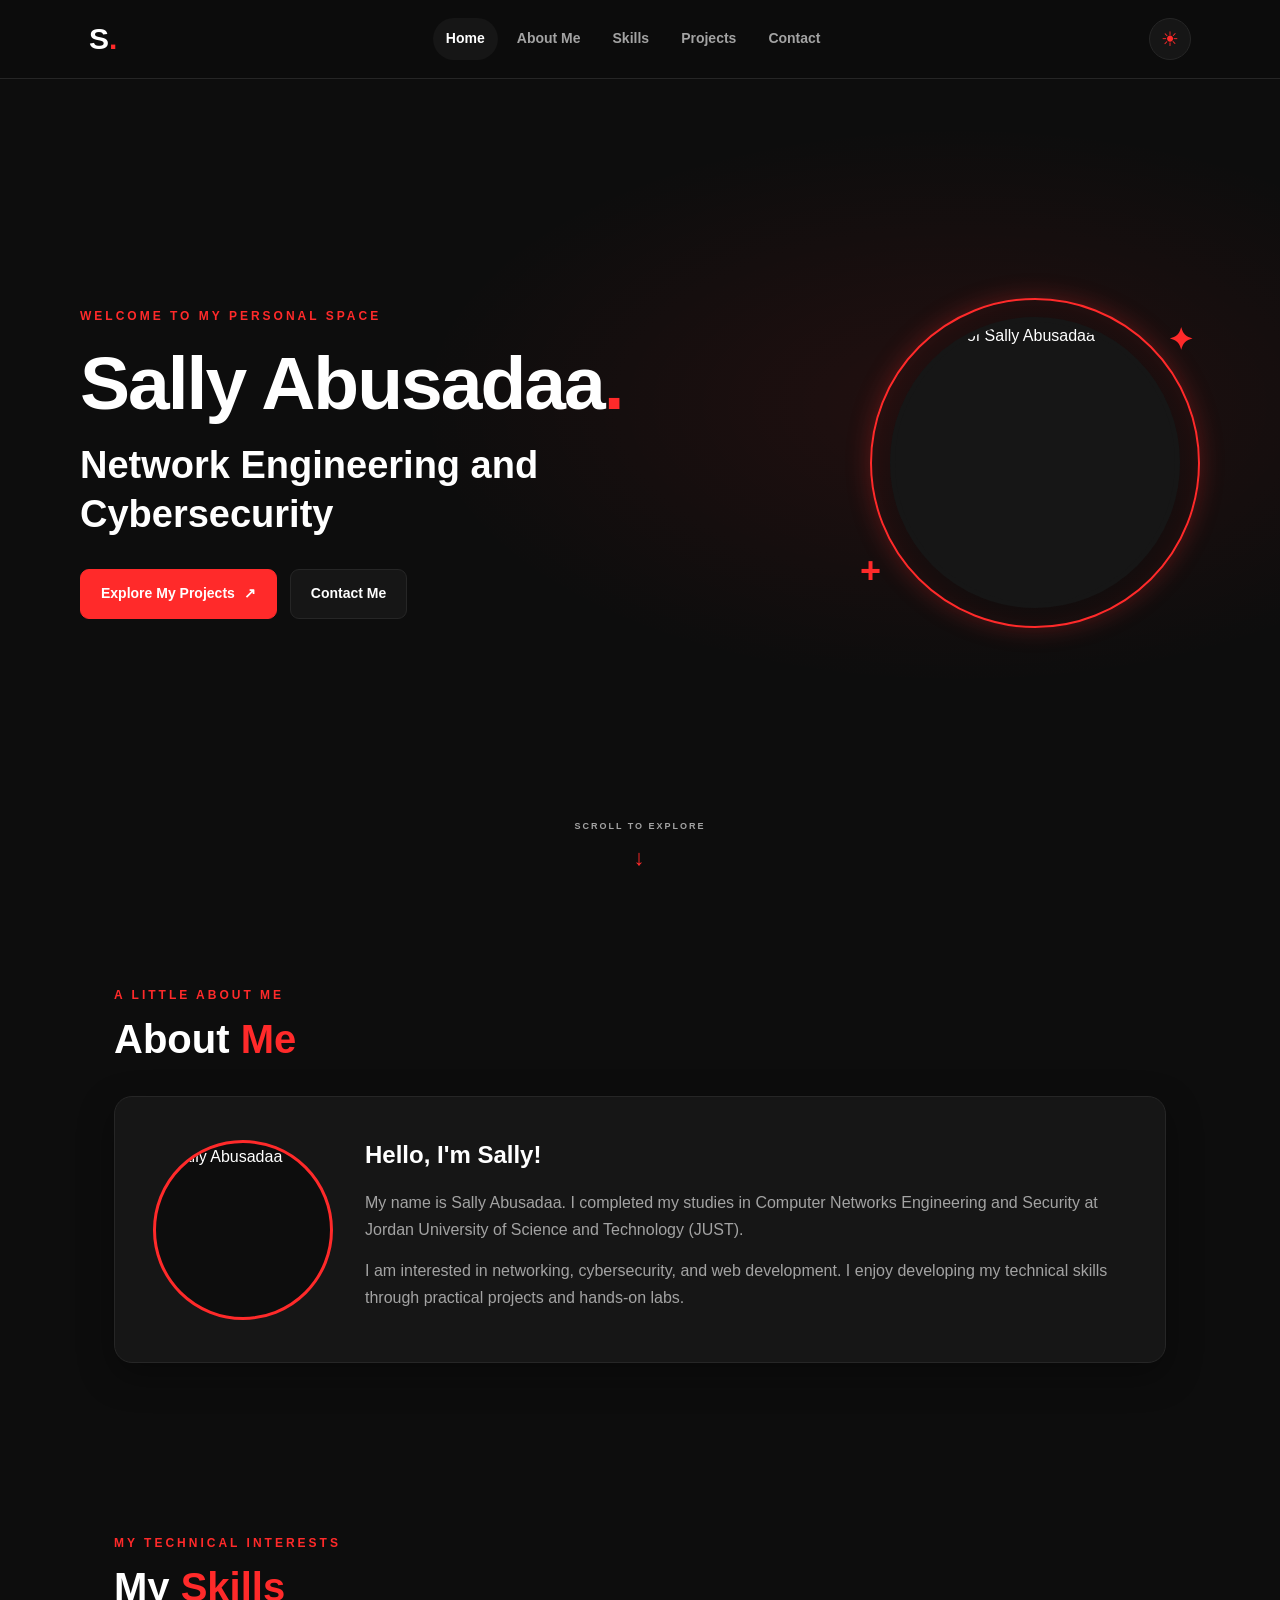
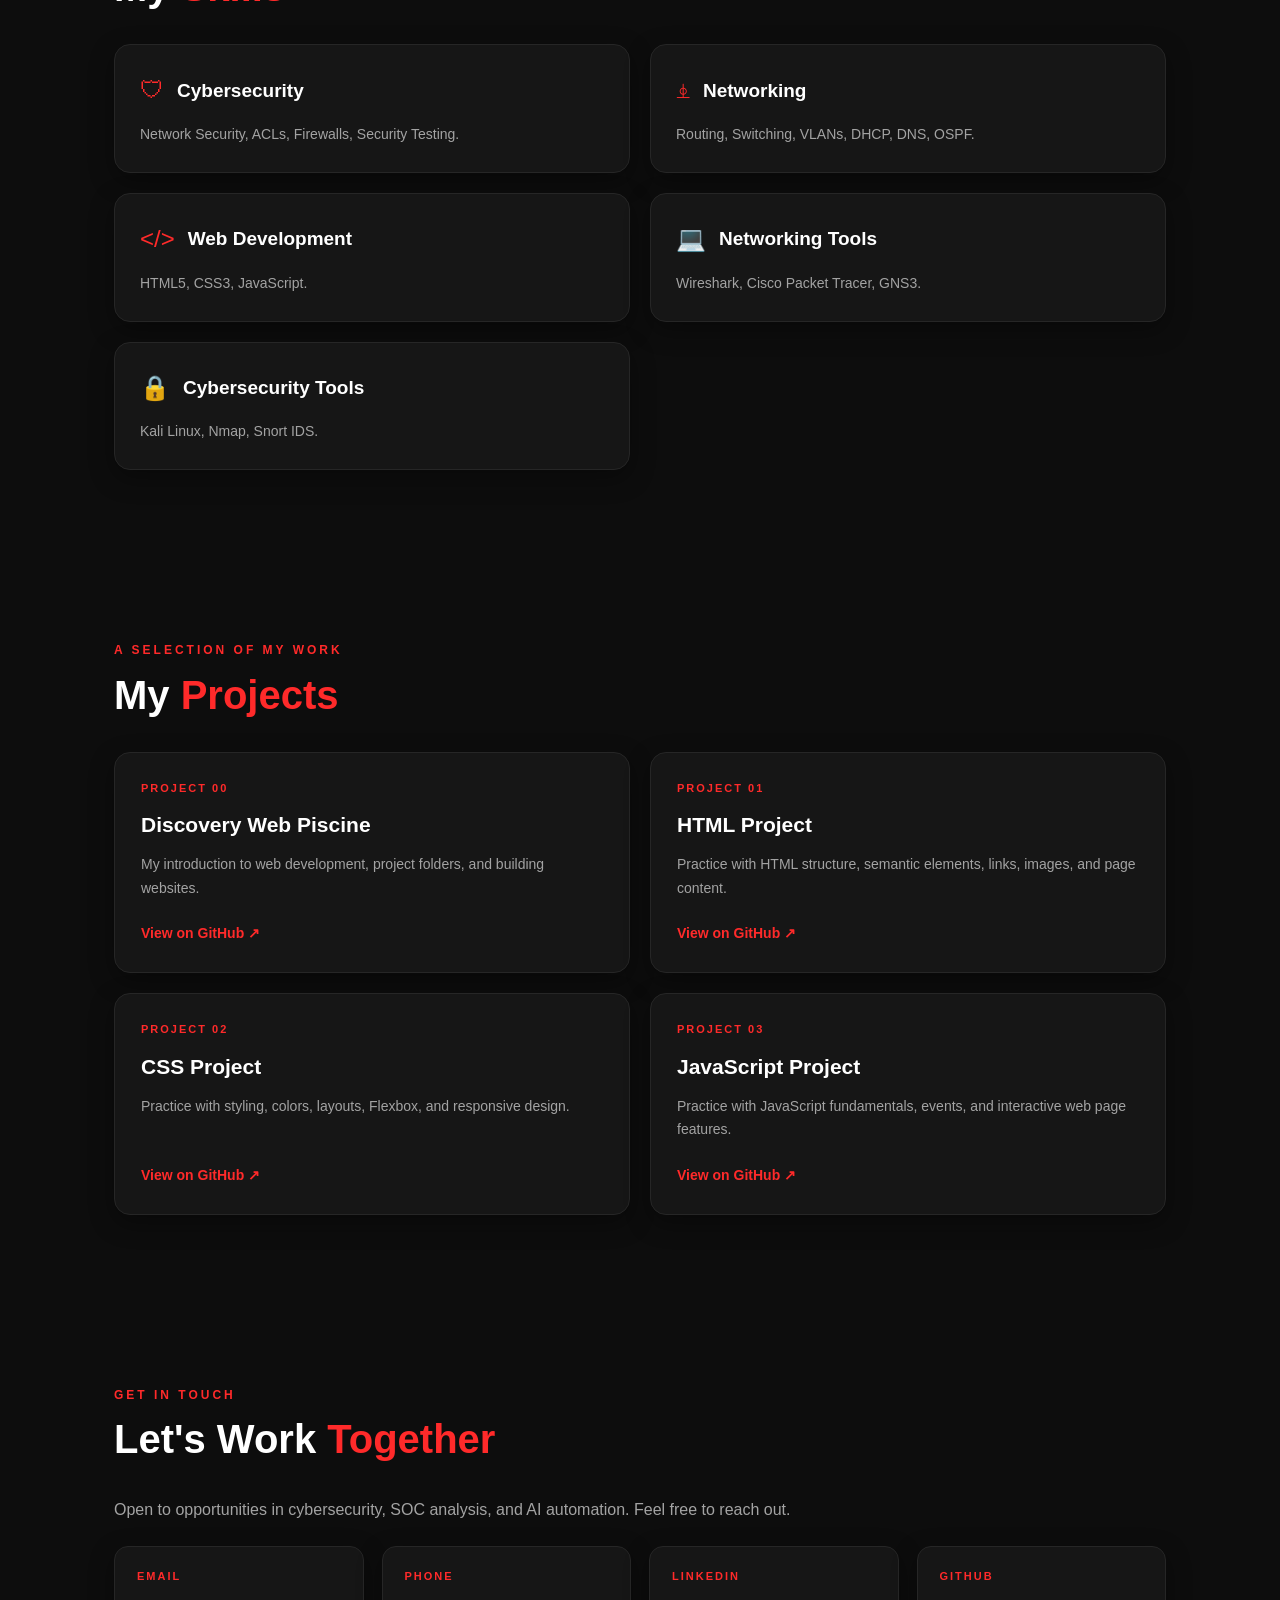
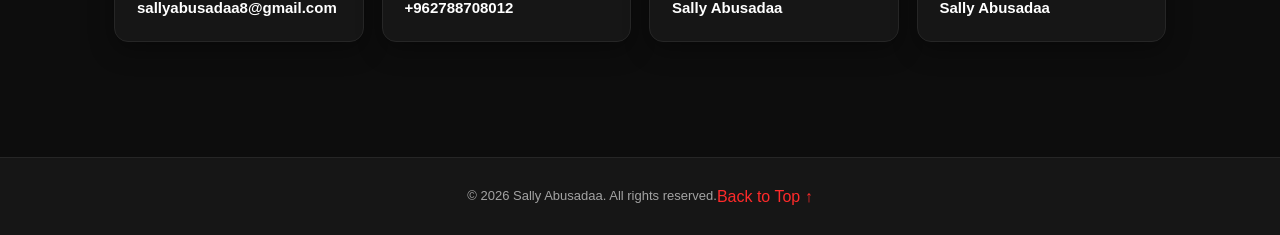
==== commit d76be033: "Update index.html" ====
--- a/ex00/index.html
+++ b/ex00/index.html
@@ -44,7 +44,7 @@
                 <div class="hero-image-container">
                     <div class="red-circle-glow"></div>
                     <div class="hero-image">
-                        <img src="assests\profile.jpg.jpg.jpg" alt="Portrait of Sally Abusadaa">
+                        <img src="assests\profile.jpg.jpg" alt="Portrait of Sally Abusadaa">
                     </div>
                     <span class="image-decoration decoration-one">✦</span>
                     <span class="image-decoration decoration-two">+</span>
@@ -63,7 +63,7 @@
 
             <div class="about-card">
                 <div class="about-image">
-                    <img src="assests\profile.jpg.jpg.jpg" alt="Sally Abusadaa" loading="lazy">
+                    <img src="assests\profile.jpg.jpg" alt="Sally Abusadaa" loading="lazy">
                 </div>
 
                 <div class="about-content">
--- a/ex00/style.css
+++ b/ex00/style.css
@@ -1,42 +1,63 @@
-
-/* Basic Settings */
 * {
     margin: 0;
     padding: 0;
     box-sizing: border-box;
+}
+
+:root {
+    color-scheme: dark;
+    --background: #0d0d0d;
+    --card: #161616;
+    --text: #ffffff;
+    --muted: #a3a3a3;
+    --red: #ff2a2a;
+    --border: #262626;
+    --header-bg: rgba(13, 13, 13, 0.88);
+    --input-bg: #101010;
+    --shadow: rgba(0, 0, 0, 0.35);
+}
+
+body.light-mode {
+    color-scheme: light;
+    --background: #fff8f8;
+    --card: #ffffff;
+    --text: #202020;
+    --muted: #666666;
+    --red: #e51f36;
+    --border: #f0d7da;
+    --header-bg: rgba(255, 248, 248, 0.92);
+    --input-bg: #ffffff;
+    --shadow: rgba(100, 20, 30, 0.08);
+}
+
+html {
     scroll-behavior: smooth;
-}
-
-:root {
-    --background: #fff7fb;
-    --card: #ffffff;
-    --text: #54204e;
-    --muted: #786675;
-    --pink: #752b4f;
-    --light-pink: #ffe0ef;
-    --border: #f3c6dc;
-}
-
-body.dark {
-    --background: #1c1420;
-    --card: #2b1d30;
-    --text: #fff0f8;
-    --muted: #d2b8cb;
-    --pink: #ff83bf;
-    --light-pink: #44253b;
-    --border: #59334d;
+    scroll-padding-top: 100px;
 }
 
 body {
-    font-family: Arial, sans-serif;
+    min-width: 320px;
+    font-family: Arial, Helvetica, sans-serif;
     background: var(--background);
     color: var(--text);
     line-height: 1.7;
-    transition: background 0.3s, color 0.3s;
+    transition: background 0.3s ease, color 0.3s ease;
+}
+
+body,
+button,
+input,
+textarea {
+    font-family: Arial, Helvetica, sans-serif;
+}
+
+img {
+    display: block;
+    max-width: 100%;
 }
 
 a {
-    color: var(--pink);
+    color: var(--red);
     text-decoration: none;
 }
 
@@ -46,355 +67,780 @@
     font: inherit;
 }
 
-/* Header and Navigation */
-header {
-    background: var(--card);
+button,
+a {
+    -webkit-tap-highlight-color: transparent;
+}
+
+button:focus-visible,
+a:focus-visible,
+input:focus-visible,
+textarea:focus-visible {
+    outline: 2px solid var(--red);
+    outline-offset: 4px;
+}
+
+section {
+    scroll-margin-top: 95px;
+}
+
+/* Header & Nav */
+.site-header {
+    position: fixed;
+    top: 0;
+    left: 0;
+    width: 100%;
+    z-index: 100;
+    background: var(--header-bg);
+    backdrop-filter: blur(14px);
+    -webkit-backdrop-filter: blur(14px);
     border-bottom: 1px solid var(--border);
-    position: sticky;
-    top: 0;
-    z-index: 10;
 }
 
 .navbar {
-    max-width: 1100px;
+    width: min(1150px, 100%);
+    min-height: 78px;
     margin: auto;
-    padding: 18px 24px;
+    padding: 14px 24px;
     display: flex;
     justify-content: space-between;
     align-items: center;
-    gap: 18px;
+    gap: 20px;
 }
 
 .logo {
-    font-size: 28px;
-    font-weight: bold;
     color: var(--text);
-}
-
-.logo span,
-h1 span,
-.section-title span {
-    color: var(--pink);
+    font-size: 30px;
+    font-weight: 900;
+    line-height: 1;
+    flex-shrink: 0;
+}
+
+.logo span {
+    color: var(--red);
 }
 
 .nav-links {
     display: flex;
-    gap: 18px;
+    justify-content: center;
+    align-items: center;
     flex-wrap: wrap;
+    gap: 6px;
 }
 
 .nav-links a {
+    color: var(--muted);
+    font-size: 14px;
+    font-weight: 600;
+    padding: 9px 13px;
+    border-radius: 22px;
+    transition: background 0.25s ease, color 0.25s ease;
+}
+
+.nav-links a:hover,
+.nav-links a.active {
     color: var(--text);
+    background: var(--card);
+}
+
+.theme-toggle {
+    width: 42px;
+    height: 42px;
+    display: grid;
+    place-items: center;
+    flex-shrink: 0;
+    border: 1px solid var(--border);
+    border-radius: 50%;
+    background: var(--card);
+    color: var(--red);
+    cursor: pointer;
+    font-size: 20px;
+    transition: transform 0.25s ease;
+}
+
+.theme-toggle:hover {
+    transform: rotate(15deg);
+}
+
+/* Hero Section */
+.hero {
+    min-height: 100vh;
+    min-height: 100svh;
+    position: relative;
+    display: flex;
+    align-items: center;
+    justify-content: center;
+    padding: 125px 24px 100px;
+    overflow: hidden;
+    background:
+        radial-gradient(
+            ellipse at 75% 45%,
+            rgba(255, 42, 42, 0.09),
+            transparent 40%
+        ),
+        var(--background);
+}
+
+.hero-container {
+    width: min(1120px, 100%);
+    margin: auto;
+    display: flex;
+    align-items: center;
+    justify-content: space-between;
+    gap: clamp(35px, 6vw, 90px);
+}
+
+.hero-text {
+    flex: 1 1 560px;
+    min-width: 0;
+    order: 1;
+}
+
+.hero-eyebrow {
+    margin-bottom: 18px;
+    color: var(--red);
+    font-size: 12px;
+    font-weight: 800;
+    letter-spacing: 3px;
+}
+
+.portfolio-title {
+    font-size: clamp(35px, 7vw, 75px);
+    font-weight: 900;
+    line-height: 1.06;
+    letter-spacing: -2px;
+    overflow-wrap: anywhere;
+}
+
+.portfolio-title span:first-child {
+    color: var(--red);
+}
+
+.portfolio-title .title-dot {
+    color: var(--text);
+}
+
+.hero-name {
+    margin-top: 17px;
+    font-size: clamp(25px, 3.2vw, 38px);
+    font-weight: 700;
+    line-height: 1.3;
+}
+
+.hero-description {
+    margin-top: 15px;
+    color: var(--muted);
+    font-size: clamp(13px, 1.5vw, 16px);
+}
+
+.hero-description span {
+    padding: 0 5px;
+    color: var(--red);
+}
+
+.hero-buttons {
+    display: flex;
+    flex-wrap: wrap;
+    align-items: center;
+    gap: 13px;
+    margin-top: 30px;
+}
+
+.main-button,
+.secondary-button {
+    min-height: 48px;
+    display: inline-flex;
+    justify-content: center;
+    align-items: center;
+    gap: 9px;
+    padding: 12px 20px;
+    border-radius: 9px;
     font-size: 14px;
-}
-
-.nav-links a:hover {
-    color: var(--pink);
-}
-
-.theme-button {
-    background: var(--light-pink);
+    font-weight: 700;
+    text-align: center;
+    cursor: pointer;
+    transition: transform 0.25s ease, background 0.25s ease;
+}
+
+.main-button {
+    border: 1px solid var(--red);
+    background: var(--red);
+    color: #ffffff;
+}
+
+.main-button:hover {
+    background: #d91e1e;
+    transform: translateY(-2px);
+}
+
+.secondary-button {
+    border: 1px solid var(--border);
+    background: var(--card);
     color: var(--text);
-    border: 1px solid var(--border);
-    border-radius: 20px;
-    padding: 8px 14px;
-    cursor: pointer;
-}
-
-/* Home Section */
-.hero {
-    max-width: 1100px;
-    margin: auto;
-    padding: 90px 24px;
-    display: flex;
-    align-items: center;
-    justify-content: space-between;
-    gap: 50px;
-}
-
-.hero-text {
-    flex: 1;
-}
-
-.small-title {
-    color: var(--pink);
-    font-size: 13px;
-    font-weight: bold;
-    letter-spacing: 2px;
-    margin-bottom: 10px;
-}
-
-.hero h1 {
-    font-size: 42px;
-    line-height: 1.3;
-    margin-bottom: 12px;
-}
-
-.hero h2 {
-    font-size: 21px;
-    margin-bottom: 15px;
-}
-
-.hero-text > p:not(.small-title) {
+}
+
+.secondary-button:hover {
+    border-color: var(--red);
+    transform: translateY(-2px);
+}
+
+.hero-note {
+    margin-top: 24px;
     color: var(--muted);
-    margin-bottom: 25px;
+    font-size: 12px;
+}
+
+.hero-image-container {
+    position: relative;
+    width: clamp(220px, 29vw, 330px);
+    aspect-ratio: 1;
+    flex: 0 0 auto;
+    display: grid;
+    place-items: center;
+    order: 2;
+}
+
+.red-circle-glow {
+    position: absolute;
+    inset: 0;
+    border: 2px solid var(--red);
+    border-radius: 50%;
+    box-shadow:
+        0 0 25px rgba(255, 42, 42, 0.28),
+        inset 0 0 25px rgba(255, 42, 42, 0.08);
+    animation: pulseGlow 3s ease-in-out infinite alternate;
 }
 
 .hero-image {
-    width: 280px;
-    height: 280px;
-    flex-shrink: 0;
+    position: relative;
+    z-index: 1;
+    width: 88%;
+    height: 88%;
+    overflow: hidden;
+    border: 5px solid var(--card);
+    border-radius: 50%;
+    background: var(--card);
 }
 
 .hero-image img {
     width: 100%;
     height: 100%;
     object-fit: cover;
+    object-position: center;
+}
+
+.image-decoration {
+    position: absolute;
+    z-index: 2;
+    color: var(--red);
+    font-size: 30px;
+    font-weight: 700;
+}
+
+.decoration-one {
+    top: 5%;
+    right: 2%;
+}
+
+.decoration-two {
+    bottom: 8%;
+    left: -3%;
+    font-size: 36px;
+}
+
+.scroll-indicator {
+    position: absolute;
+    bottom: 24px;
+    left: 50%;
+    transform: translateX(-50%);
+    display: flex;
+    flex-direction: column;
+    align-items: center;
+    gap: 4px;
+    color: var(--muted);
+    font-size: 9px;
+    font-weight: 700;
+    letter-spacing: 2px;
+    white-space: nowrap;
+}
+
+.scroll-arrow {
+    color: var(--red);
+    font-size: 22px;
+    animation: arrowBounce 1.4s ease-in-out infinite;
+}
+
+@keyframes pulseGlow {
+    from {
+        transform: scale(0.98);
+        box-shadow: 0 0 18px rgba(255, 42, 42, 0.2);
+    }
+    to {
+        transform: scale(1.02);
+        box-shadow: 0 0 38px rgba(255, 42, 42, 0.45);
+    }
+}
+
+@keyframes arrowBounce {
+    0%, 100% {
+        transform: translateY(0);
+    }
+    50% {
+        transform: translateY(5px);
+    }
+}
+
+
+.section {
+    width: min(1100px, 100%);
+    margin: auto;
+    padding: 85px 24px;
+}
+
+.small-title {
+    margin-bottom: 9px;
+    color: var(--red);
+    font-size: 12px;
+    font-weight: 800;
+    letter-spacing: 3px;
+}
+
+.section-title {
+    margin-bottom: 32px;
+    font-size: clamp(29px, 4vw, 40px);
+    font-weight: 800;
+    line-height: 1.25;
+}
+
+.section-title span {
+    color: var(--red);
+}
+
+/* About Me */
+.about-card {
+    display: flex;
+    align-items: center;
+    gap: 32px;
+    padding: clamp(20px, 4vw, 38px);
+    background: var(--card);
+    border: 1px solid var(--border);
+    border-radius: 18px;
+    box-shadow: 0 12px 35px var(--shadow);
+}
+
+.about-image {
+    width: 180px;
+    aspect-ratio: 1;
+    flex: 0 0 auto;
+    overflow: hidden;
+    border: 3px solid var(--red);
     border-radius: 50%;
-    border: 6px solid var(--light-pink);
-    box-shadow: 0 10px 30px #e7549b22;
-}
-
-/* Buttons */
-.main-button {
+    background: var(--background);
+}
+
+.about-image img {
+    width: 100%;
+    height: 100%;
+    object-fit: cover;
+}
+
+.about-content {
+    flex: 1;
+    min-width: 0;
+}
+
+.about-content h3 {
+    margin-bottom: 13px;
+    font-size: 24px;
+}
+
+.about-content p {
+    margin-bottom: 13px;
+    color: var(--muted);
+}
+
+.text-link {
     display: inline-block;
-    background: var(--pink);
-    color: white;
-    border: none;
-    border-radius: 10px;
-    padding: 12px 20px;
-    cursor: pointer;
-    font-weight: bold;
-}
-
-.main-button:hover {
-    opacity: 0.85;
-}
-
-/* General Sections */
-.section {
-    max-width: 1100px;
-    margin: auto;
-    padding: 65px 24px;
-    scroll-margin-top: 90px;
-}
-
-.section-title {
-    font-size: 32px;
-    margin-bottom: 25px;
-}
-
-.about-card,
-.skill-card,
-.project-card,
-.contact-card {
+    margin-top: 5px;
+    font-weight: 700;
+}
+
+.text-link:hover {
+    text-decoration: underline;
+}
+
+
+.skills-grid {
+    display: grid;
+    grid-template-columns: repeat(2, minmax(0, 1fr));
+    gap: 20px;
+}
+
+.skill-card {
+    min-width: 0;
+    padding: 25px;
     background: var(--card);
     border: 1px solid var(--border);
     border-radius: 16px;
-    padding: 25px;
-    box-shadow: 0 8px 25px #e7549b0d;
-}
-
-.about-card p {
-    color: var(--muted);
+    box-shadow: 0 8px 25px var(--shadow);
+    transition: transform 0.25s ease, border-color 0.25s ease;
+}
+
+.skill-card:hover {
+    transform: translateY(-4px);
+    border-color: var(--red);
+}
+
+.skill-header {
+    display: flex;
+    align-items: center;
+    gap: 13px;
     margin-bottom: 12px;
 }
 
-/* Skills */
-.skills-grid {
-    display: grid;
-    grid-template-columns: repeat(3, 1fr);
-    gap: 18px;
-}
-
-.skill-card {
-    border-top: 4px solid var(--pink);
-}
-
-.skill-card h3 {
-    margin-bottom: 8px;
+.skill-icon {
+    flex: 0 0 auto;
+    color: var(--red);
+    font-size: 24px;
+}
+
+.skill-header h3 {
+    font-size: 19px;
 }
 
 .skill-card p {
     color: var(--muted);
     font-size: 14px;
+    overflow-wrap: anywhere;
 }
 
 /* Projects */
 .projects-grid {
     display: grid;
-    grid-template-columns: repeat(2, 1fr);
+    grid-template-columns: repeat(2, minmax(0, 1fr));
     gap: 20px;
 }
 
 .project-card {
+    min-width: 0;
     display: flex;
     flex-direction: column;
     align-items: flex-start;
+    padding: 26px;
+    background: var(--card);
+    border: 1px solid var(--border);
+    border-radius: 16px;
+    box-shadow: 0 8px 25px var(--shadow);
+    transition: transform 0.25s ease, border-color 0.25s ease;
+}
+
+.project-card:hover {
+    transform: translateY(-4px);
+    border-color: var(--red);
 }
 
 .project-number {
-    color: var(--pink);
-    font-size: 12px;
-    font-weight: bold;
-    letter-spacing: 1px;
+    color: var(--red);
+    font-size: 11px;
+    font-weight: 800;
+    letter-spacing: 2px;
 }
 
 .project-card h3 {
-    margin: 8px 0;
-}
-
-.project-card p:not(.project-number) {
+    margin: 10px 0;
+    font-size: 21px;
+}
+
+.project-card > p:not(.project-number) {
+    margin-bottom: 22px;
     color: var(--muted);
-    margin-bottom: 18px;
+    font-size: 14px;
 }
 
 .project-card a {
     margin-top: auto;
-    font-weight: bold;
+    font-size: 14px;
+    font-weight: 700;
 }
 
 .project-card a:hover {
     text-decoration: underline;
 }
 
-/* Hobbies */
-.hobbies-list {
-    display: flex;
-    flex-wrap: wrap;
-    gap: 12px;
-}
-
-.hobby {
-    background: var(--light-pink);
+
+.contact-card {
+    width: min(680px, 100%);
+    padding: clamp(20px, 4vw, 35px);
+    background: var(--card);
+    border: 1px solid var(--border);
+    border-radius: 18px;
+    box-shadow: 0 12px 35px var(--shadow);
+}
+
+.contact-intro {
+    margin-bottom: 22px;
+    color: var(--muted);
+}
+
+#contactForm {
+    display: flex;
+    flex-direction: column;
+    gap: 18px;
+}
+
+.form-group {
+    display: flex;
+    flex-direction: column;
+    gap: 8px;
+    width: 100%;
+}
+
+#contactForm label {
+    font-size: 14px;
+    font-weight: 700;
     color: var(--text);
-    border: 1px solid var(--border);
-    border-radius: 25px;
-    padding: 10px 18px;
-}
-
-/* Contact Form */
-.contact-card {
-    max-width: 650px;
-}
-
-.contact-card > p {
-    color: var(--muted);
-    margin-bottom: 20px;
-}
-
-#contactForm {
-    display: flex;
-    flex-direction: column;
-    gap: 10px;
-}
-
-#contactForm label {
-    font-weight: bold;
 }
 
 #contactForm input,
 #contactForm textarea {
     width: 100%;
-    padding: 12px;
+    padding: 14px 16px;
+    border: 1px solid var(--border);
+    border-radius: 9px;
+    background: var(--input-bg);
     color: var(--text);
-    background: var(--background);
-    border: 1px solid var(--border);
-    border-radius: 8px;
-    margin-bottom: 10px;
+    outline: none;
+    transition: border-color 0.25s ease, box-shadow 0.25s ease;
+}
+
+#contactForm input:focus,
+#contactForm textarea:focus {
+    border-color: var(--red);
+    box-shadow: 0 0 8px rgba(255, 42, 42, 0.25);
 }
 
 #contactForm textarea {
+    min-height: 140px;
     resize: vertical;
 }
 
 #contactForm .main-button {
     align-self: flex-start;
+    margin-top: 6px;
 }
 
 #formMessage {
-    color: var(--pink);
+    min-height: 20px;
+    margin-top: 4px;
+    font-size: 14px;
+    font-weight: 600;
+    overflow-wrap: anywhere;
+}
+
+#formMessage.success {
+    color: #28a745;
+}
+
+#formMessage.error {
+    color: var(--red);
 }
 
 .contact-links {
     display: flex;
-    gap: 20px;
-    margin-top: 25px;
     flex-wrap: wrap;
-    font-weight: bold;
+    gap: 12px 22px;
+    margin-top: 28px;
+    padding-top: 22px;
+    border-top: 1px solid var(--border);
+}
+
+.contact-links a {
+    font-size: 13px;
+    font-weight: 700;
+}
+
+.contact-links a:hover {
+    text-decoration: underline;
 }
 
 /* Footer */
 footer {
-    background: var(--card);
+    display: flex;
+    justify-content: center;
+    align-items: center;
+    padding: 25px 20px;
     border-top: 1px solid var(--border);
-    padding: 25px;
-    display: flex;
-    justify-content: center;
-    align-items: center;
-    gap: 20px;
-    flex-wrap: wrap;
+    background: var(--card);
     text-align: center;
 }
 
 footer p {
     color: var(--muted);
-    font-size: 14px;
-}
-
-/* Mobile Responsive Design */
-@media (max-width: 750px) {
+    font-size: 13px;
+}
+
+@media (max-width: 900px) {
     .navbar {
-        flex-wrap: wrap;
+        gap: 12px;
+        padding-inline: 18px;
+    }
+
+    .nav-links {
+        gap: 2px;}
+
+    .nav-links a {
+        padding: 8px 9px;
+        font-size: 13px;
+    }
+
+    .hero-container {
+        gap: 30px;
+    }
+
+    .hero-image-container {
+        width: clamp(210px, 30vw, 280px);
+    }
+}
+
+@media (max-width: 650px) {
+    .navbar {
+        min-height: auto;
+        padding: 12px 14px;
+        display: grid;
+        grid-template-columns: 1fr auto;
+        gap: 12px;
+    }
+
+    .logo {
+        font-size: 26px;
+    }
+
+    .theme-toggle {
+        grid-column: 2;
+        grid-row: 1;
+        width: 38px;
+        height: 38px;
+    }
+
+    .nav-links {
+        grid-column: 1 / -1;
+        grid-row: 2;
+        width: 100%;
         justify-content: center;
-    }
-
-    .nav-links {
+        gap: 4px;
+    }
+
+    .nav-links a {
+        padding: 7px 9px;
+        font-size: 12px;
+    }
+
+    .hero {
+        min-height: auto;
+        padding: 150px 20px 90px;
+    }
+
+    .hero-container {
+        flex-direction: column;
+        text-align: center;
+        gap: 32px;
+    }
+
+    .hero-text {
+        order: 1;
+        flex: auto;
+        width: 100%;
+    }
+
+    .hero-image-container {
+        order: 2;
+        width: min(65vw, 260px);
+    }
+
+    .hero-buttons {
         justify-content: center;
-        order: 3;
+    }
+
+    .section {
+        padding: 65px 18px;
+    }
+
+    .about-card {
+        flex-direction: column;
+        align-items: center;
+        text-align: center;
+    }
+
+    .skills-grid,
+    .projects-grid {
+        grid-template-columns: minmax(0, 1fr);
+    }
+}
+
+@media (max-width: 380px) {
+    .portfolio-title {
+        font-size: 40px;
+    }
+
+    .hero-buttons {
+        flex-direction: column;
+        align-items: stretch;
+    }
+
+    .main-button,
+    .secondary-button {
         width: 100%;
     }
-
-    .hero {
-        flex-direction: column-reverse;
-        text-align: center;
-        padding-top: 55px;
-    }
-
-    .hero-image {
-        width: 210px;
-        height: 210px;
-    }
-
-    .hero h1 {
-        font-size: 32px;
-    }
-
-    .skills-grid {
-        grid-template-columns: repeat(2, 1fr);
-    }
-
-    .projects-grid {
-        grid-template-columns: 1fr;
-    }
-
-    .section {
-        padding-top: 45px;
-        padding-bottom: 45px;
-    }
-}
-
-@media (max-width: 450px) {
-    .skills-grid {
-        grid-template-columns: 1fr;
-    }
-
-    .nav-links {
-        gap: 12px;
-    }
-
-    .hero h1 {
-        font-size: 28px;
-    }
-}
-
+}
+/* ===== Contact Cards (جديد) ===== */
+.contact-cards {
+    display: grid;
+    grid-template-columns: repeat(auto-fit, minmax(220px, 1fr));
+    gap: 18px;
+    margin-bottom: 30px;
+}
+
+.contact-card-item {
+    display: flex;
+    flex-direction: column;
+    gap: 10px;
+    padding: 20px 22px;
+    background: var(--card);
+    border: 1px solid var(--border);
+    border-radius: 14px;
+    box-shadow: 0 8px 25px var(--shadow);
+    color: var(--text);
+    text-decoration: none;
+    transition: transform 0.25s ease, border-color 0.25s ease;
+    word-break: break-word;
+}
+
+.contact-card-item:hover {
+    transform: translateY(-4px);
+    border-color: var(--red);
+}
+
+.contact-label {
+    color: var(--red);
+    font-size: 11px;
+    font-weight: 800;
+    letter-spacing: 2px;
+}
+
+.contact-value {
+    color: var(--text);
+    font-size: 15px;
+    font-weight: 600;
+}
+
+/* في الوضع النهاري */
+body.light-mode .contact-card-item {
+    background: var(--card);
+    border-color: var(--border);
+}
+
+@media (max-width: 650px) {
+    .contact-cards {
+        grid-template-columns: minmax(0, 1fr);
+    }
+}
